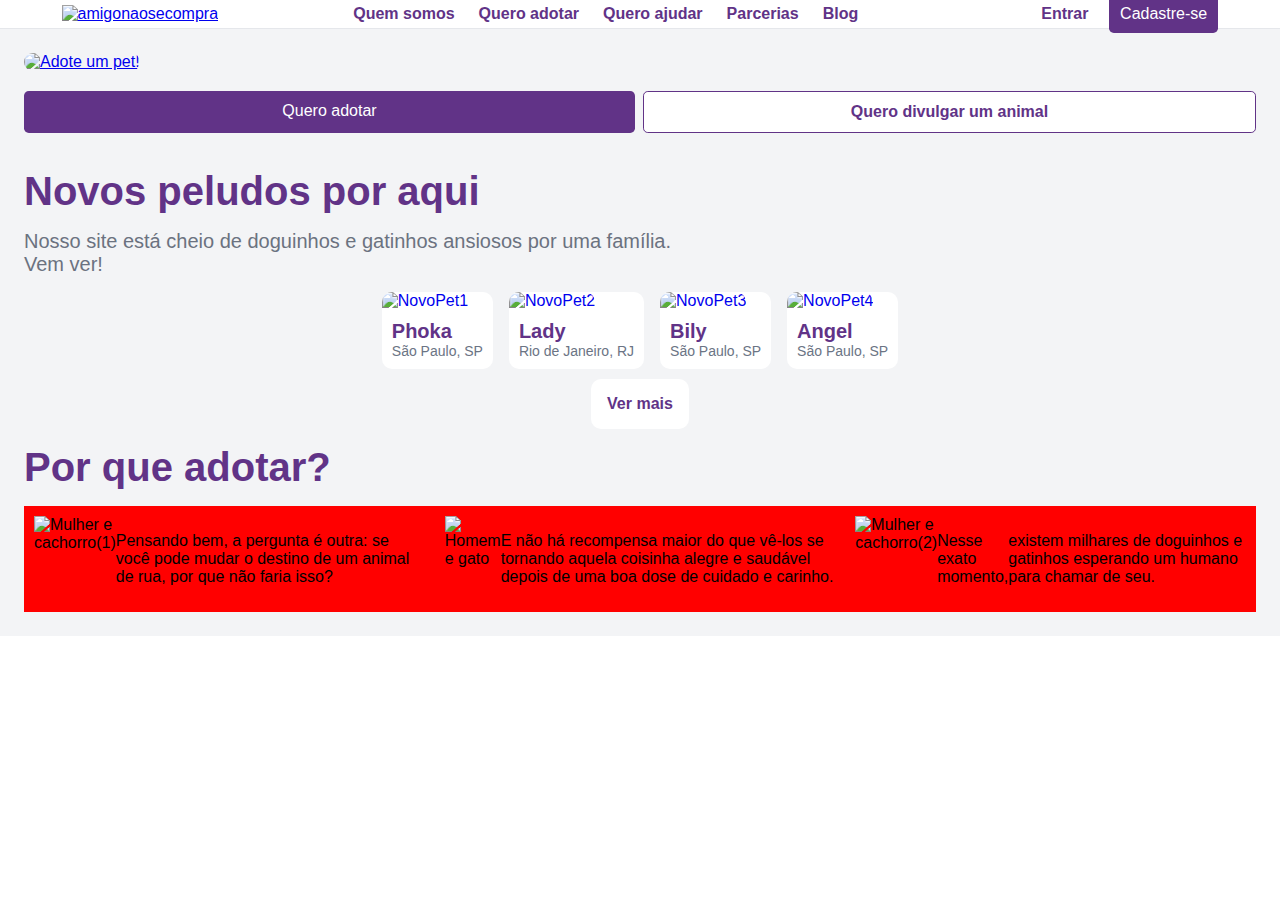
==== src/index.html @ 3a442860 "Organizacao das pastas" ====
<!DOCTYPE html>
<html lang="pt-br">
  <head>
    <meta charset="UTF-8" />
    <meta name="viewport" content="width=device-width, initial-scale=1.0" />
    <title>Amigo não se compra</title>
    <link rel="stylesheet" href="../styles.css" />
  </head>

  <body class="body">
    <nav>
      <!--NAVBAR-->
      <div class="navbar">
        <!--Logo-->
        <div>
          <a href="index.html">
            <img
              class="logo"
              src="https://www.amigonaosecompra.com.br/images/logo-dd2f46da4323bad85158a2c3a01fa3aa.png?vsn=d"
              alt="amigonaosecompra"
            />
          </a>
        </div>
        <!--Hyperlinks-->
        <div class="caixadirecionamentos">
          <a class="direcionamentos" href="../pages/quemsomos.html"
            >Quem somos</a
          >
          <a class="direcionamentos" href="../pages/queroadotar.html"
            >Quero adotar</a
          >
          <a class="direcionamentos" href="../pages/queroajudar.html"
            >Quero ajudar</a
          >
          <a class="direcionamentos" href="../pages/parcerias.html"
            >Parcerias</a
          >
          <a class="direcionamentos" href="../pages/blog.html">Blog</a>
        </div>
        <!--Login e Cadastro-->
        <div>
          <a class="entrar" href="../pages/login.html">Entrar</a>
          <a class="primarybutton" href="../pages/cadastro.html">
            Cadastre-se
          </a>
        </div>
      </div>
    </nav>
    <div class="divider"></div>
    <!--Main page-->
    <main class="main">
      <!--Imagem sobre adocao-->
      <a class="divimagemadotar" href="../pages/queroadotar.html">
        <img
          class="imagemadotar"
          src="https://images.amigonaosecompra.com.br/unsafe/1600x400/banners/d4c74593-3370-445d-9b99-16c95f891c3c/d4c74593-3370-445d-9b99-16c95f891c3c.png?v=63825401086"
          alt="Adote um pet!"
        />
      </a>
      <!--dois botoes quero adotar e quero divulgar-->
      <div class="divtwobuttons">
        <a class="primarybutton flex-1" href="../pages/queroadotar.html">
          Quero adotar
        </a>
        <a class="secundarybutton flex-1" href="../pages/petnovo.html">
          Quero divulgar um animal
        </a>
      </div>
      <!--Novos pets-->
      <div>
        <h2 class="title1">Novos peludos por aqui</h2>
        <div class="text1">
          Nosso site está cheio de doguinhos e gatinhos ansiosos por uma
          família.
        </div>
        <div class="text1">Vem ver!</div>
      </div>
      <!--Grid novos pets-->
      <div class="gridpets">
        <a href="../pages/queroadotar.html" class="novopet">
          <img
            class="imagemgrid"
            src="https://images.amigonaosecompra.com.br/unsafe/460x440/8af1f90d-0197-45b1-9ac6-dd12964e3542/c1f47119-aa26-480e-9b7d-087feb0d39dc/c1f47119-aa26-480e-9b7d-087feb0d39dc.jpeg?v=63899403127"
            alt="NovoPet1"
          />
          <p class="nomenovopet">Phoka</p>
          <p class="localnovopet">São Paulo, SP</p>
        </a>
        <a href="../pages/queroadotar.html" class="novopet">
          <img
            class="imagemgrid"
            src="https://images.amigonaosecompra.com.br/unsafe/460x440/fc18c8ed-3c3f-4d0f-930d-3bda8e0254ad/bc719afe-9e63-4f05-b98a-f55bd0885fe1/bc719afe-9e63-4f05-b98a-f55bd0885fe1.jpg?v=63899377180"
            alt="NovoPet2"
          />
          <p class="nomenovopet">Lady</p>
          <p class="localnovopet">Rio de Janeiro, RJ</p>
        </a>
        <a href="../pages/queroadotar.html" class="novopet">
          <img
            class="imagemgrid"
            src="https://images.amigonaosecompra.com.br/unsafe/460x440/f14709ca-dcf4-43d5-92a0-230cc4f53fe3/b46886a0-fed3-47b3-bf15-0765ef1f6859/b46886a0-fed3-47b3-bf15-0765ef1f6859.jpeg?v=63899366455"
            alt="NovoPet3"
          />
          <p class="nomenovopet">Bily</p>
          <p class="localnovopet">São Paulo, SP</p>
        </a>
        <a href="../pages/queroadotar.html" class="novopet">
          <img
            class="imagemgrid"
            src="https://images.amigonaosecompra.com.br/unsafe/460x440/f14709ca-dcf4-43d5-92a0-230cc4f53fe3/affe0d0e-e66c-4534-bed7-e23d32c9834b/affe0d0e-e66c-4534-bed7-e23d32c9834b.jpeg?v=63899365479"
            alt="NovoPet4"
          />
          <p class="nomenovopet">Angel</p>
          <p class="localnovopet">São Paulo, SP</p>
        </a>
      </div>
      <!--Ver mais-->
      <div class="buttonvermais">
        <a href="../pages/queroadotar.html">
          <button class="vermais">Ver mais</button>
        </a>
      </div>
      <div>
        <h2 class="title1">Por que adotar?</h2>
        <div class="textosincentivo">
          <div class="imagemetextoincentivo">
            <img
              class="imagempqadotar"
              src="https://www.amigonaosecompra.com.br/images/home/why_adopt1-a513c1a3285b4027a0bda2fb2f3696d7.png?vsn=d"
              alt="Mulher e cachorro(1)"
            />
            <p>
              Pensando bem, a pergunta é outra: se você pode mudar o destino de
              um animal de rua, por que não faria isso?
            </p>
          </div>
          <div class="imagemetextoincentivo">
            <img
              class="imagempqadotar"
              src="https://www.amigonaosecompra.com.br/images/home/why_adopt2-9de523c1e0339189eadec39029d53d4c.png?vsn=d"
              alt="Homem e gato"
            />
            <p>
              E não há recompensa maior do que vê-los se tornando aquela
              coisinha alegre e saudável depois de uma boa dose de cuidado e
              carinho.
            </p>
          </div>
          <div class="imagemetextoincentivo">
            <img
              class="imagempqadotar"
              src="https://www.amigonaosecompra.com.br/images/home/why_adopt3-55e936d9243cbce89b557f51daf99a2a.png?vsn=d"
              alt="Mulher e cachorro(2)"
            />
            <p>Nesse exato momento,</p>
            <p>
              existem milhares de doguinhos e gatinhos esperando um humano para
              chamar de seu.
            </p>
          </div>
        </div>
      </div>
    </main>
  </body>
</html>
---- styles.css ----
.body {
  font-family: "Lucida Sans", "Lucida Sans Regular", "Lucida Grande",
    "Lucida Sans Unicode", Geneva, Verdana, sans-serif;
  margin: 0;
}
.navbar {
  display: flex;
  align-items: center;
  justify-content: space-around;
  padding-bottom: 0.3rem;
  padding-top: 0.3rem;
}
.logo {
  width: auto;
  height: 2rem;
  cursor: pointer;
}
.direcionamentos {
  display: flex;
  justify-content: space-between;
  color: rgba(97, 51, 135, 1);
  font-weight: 700;
  padding-left: 0.75rem;
  padding-right: 0.75rem;
  text-decoration: inherit;
  cursor: pointer;
}
.caixadirecionamentos {
  display: flex;
  justify-content: space-between;
}
.entrar {
  font-weight: 600;
  padding-left: 3rem;
  padding-right: 1rem;
  text-decoration: inherit;
  color: rgba(97, 51, 135, 1);
  cursor: pointer;
}
.primarybutton {
  text-decoration: inherit;
  background-color: rgba(97, 51, 135, 1);
  color: white;
  border-radius: 0.3rem;
  cursor: pointer;
  border: 0;
  padding: 0.7rem;
  font-size: 1rem;
  text-align: center;
}
.divider {
  border: 0;
  border-bottom-width: 1px;
  border-style: solid;
  color: rgb(229, 231, 235);
}
.main {
  padding: 1.5rem;
  background-color: rgb(243, 244, 246);
}
.divimagemadotar {
  margin-bottom: 1.25rem;
}
.imagemadotar {
  height: 100%;
  width: 100%;
  border-radius: 10px;
}
.divtwobuttons {
  display: flex;
  padding-bottom: 1.25rem;
  padding-top: 1.25rem;
  gap: 0.5rem;
}
.flex-1 {
  flex: 1 1 0%;
}
.secundarybutton {
  border: solid;
  text-decoration: inherit;
  color: rgba(97, 51, 135, 1);
  font-size: 1rem;
  border-radius: 0.3rem;
  cursor: pointer;
  background-color: white;
  font-weight: 600;
  border-color: rgba(97, 51, 135, 1);
  border-width: 1px;
  text-align: center;
  padding: 0.7rem;
}
.title1 {
  color: rgba(97, 51, 135, 1);
  font-family: "Gill Sans", "Gill Sans MT", Calibri, "Trebuchet MS", sans-serif;
  font-size: 2.5rem;
  margin: 0;
  margin-bottom: 1rem;
  margin-top: 1rem;
}
.text1 {
  font-size: 1.25rem;
  color: rgb(107, 114, 128);
  font-family: "Lucida Sans", "Lucida Sans Regular", "Lucida Grande",
    "Lucida Sans Unicode", Geneva, Verdana, sans-serif;
}
.gridpets {
  gap: 1rem;
  justify-content: center;
  display: flex;
  margin-top: 1rem;
}
.novopet {
  background-color: white;
  display: block;
  position: relative;
  border-radius: 10px;
  text-decoration: inherit;
}
.imagemgrid {
  width: 100%;
  border-top-left-radius: 10px;
  border-top-right-radius: 10px;
}
.nomenovopet {
  padding: 10px;
  padding-bottom: 0px;
  margin: 0px;
  font-size: 20px;
  font-weight: 700;
  color: rgb(97 51 135);
}
.localnovopet {
  padding: 10px;
  padding-top: 0px;
  margin: 0px;
  font-size: 14px;
  color: #6b7484;
}
.buttonvermais {
  margin: 10px;
  justify-content: center;
  display: flex;
  text-decoration: inherit;
}

.vermais {
  background-color: white;
  border: 0;
  border-radius: 10px;
  color: rgb(97 51 135);
  font-size: 16px;
  font-weight: 600;
  padding: 16px;
  justify-content: center;
  cursor: pointer;
}
.textosincentivo {
  background-color: red;
  display: flex;
}
.imagemetextoincentivo {
  width: 33%;
  display: flex;
  padding: 10px;
}
.imagempqadotar {
  width: 35%;
  height: 60%;
}
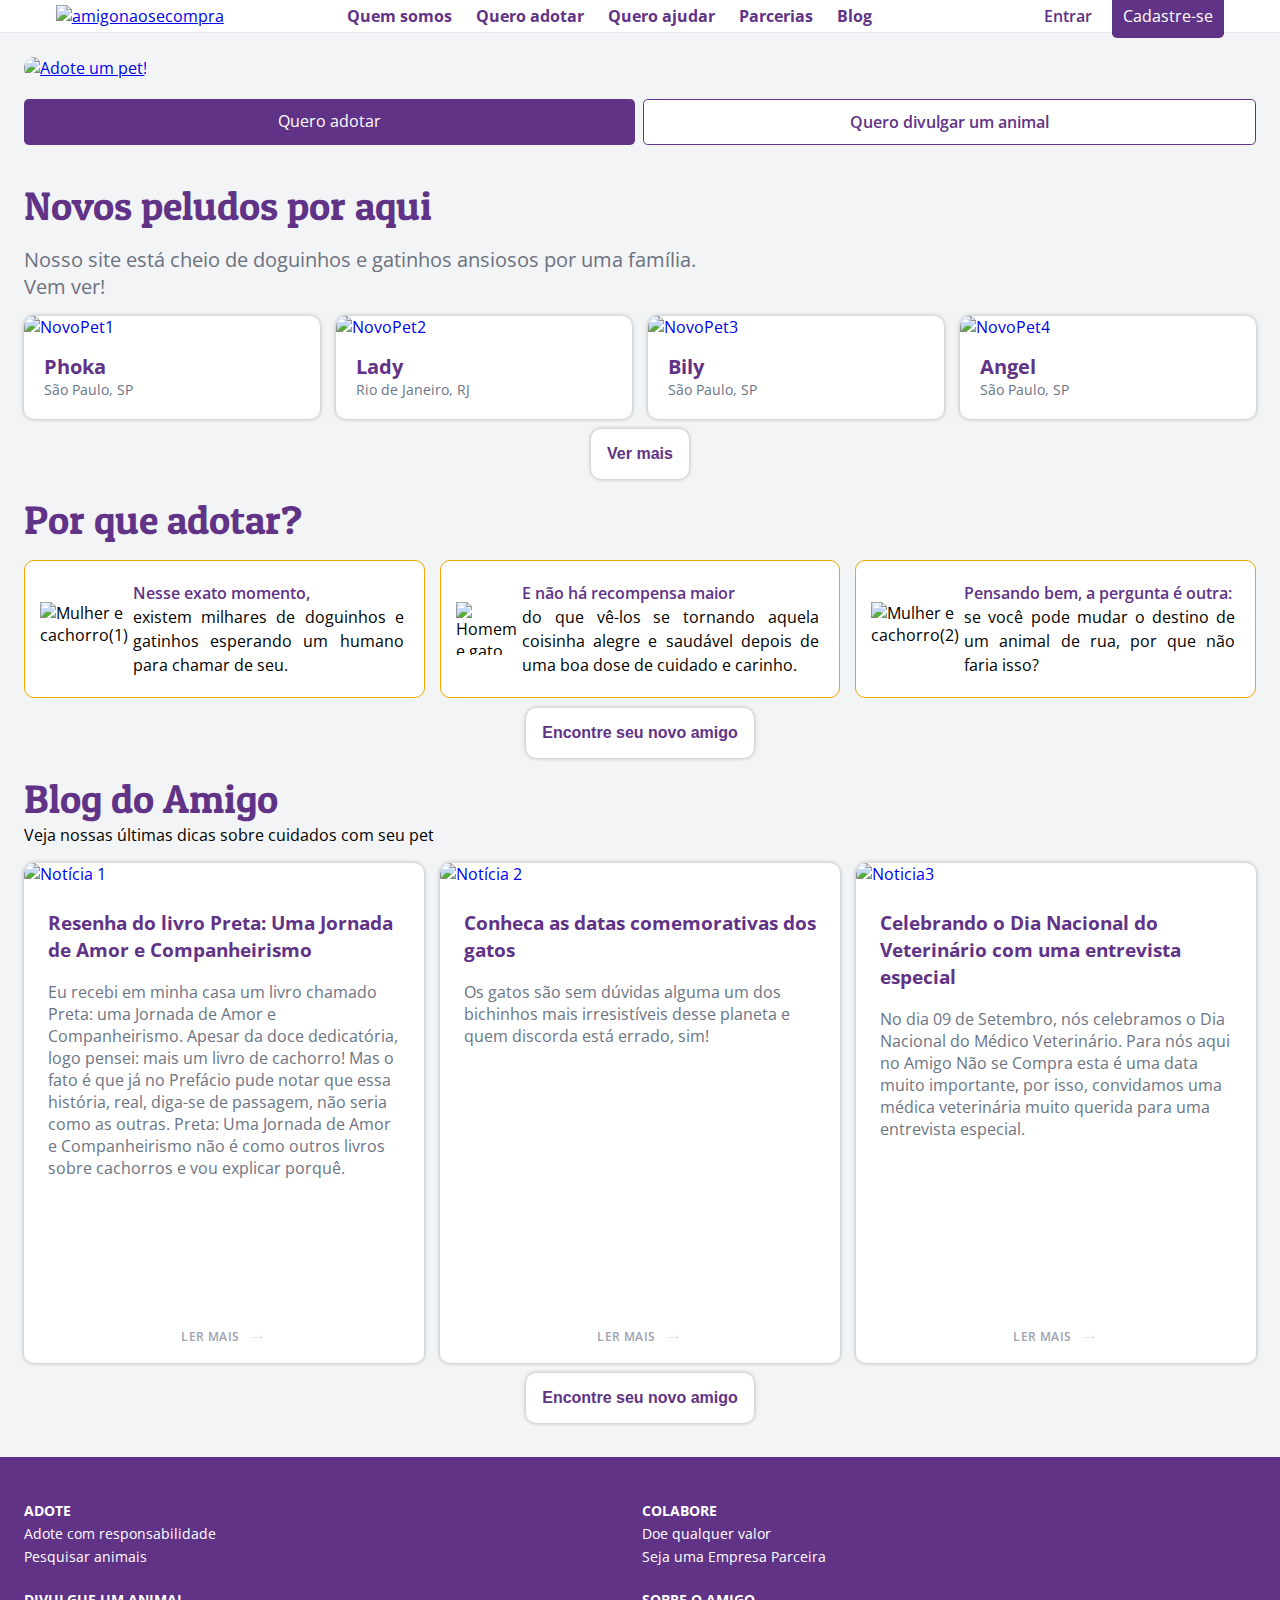
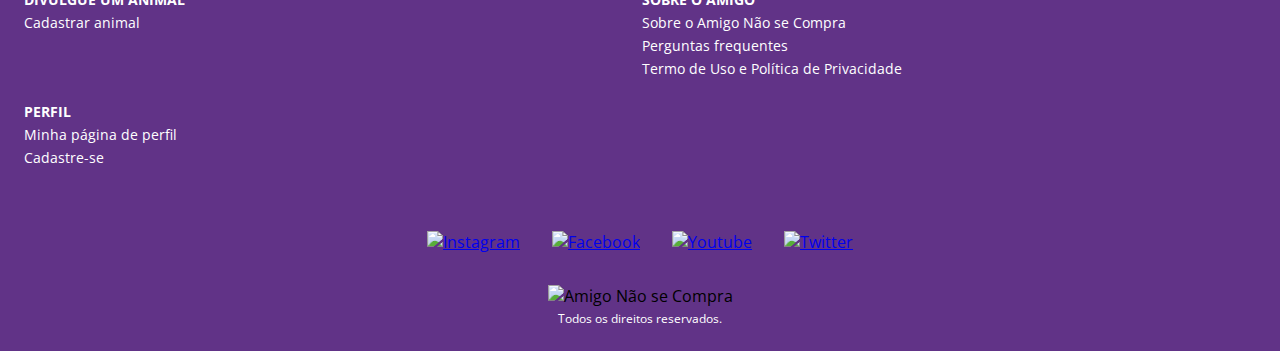
==== commit 382f11d2: "Finalizacao da estrutura" ====
--- a/src/index.html
+++ b/src/index.html
@@ -76,42 +76,42 @@
         <div class="text1">Vem ver!</div>
       </div>
       <!--Grid novos pets-->
-      <div class="gridpets">
-        <a href="../pages/queroadotar.html" class="novopet">
+      <div class="grid">
+        <a href="../pages/queroadotar.html" class="novogridpets">
           <img
             class="imagemgrid"
-            src="https://images.amigonaosecompra.com.br/unsafe/460x440/8af1f90d-0197-45b1-9ac6-dd12964e3542/c1f47119-aa26-480e-9b7d-087feb0d39dc/c1f47119-aa26-480e-9b7d-087feb0d39dc.jpeg?v=63899403127"
+            src="https://images.amigonaosecompra.com.br/unsafe/460x440/ff14d82e-ae12-486d-8351-2273fd869c49/6ec137b4-84df-42ca-a8fb-3ff2f9df046c/6ec137b4-84df-42ca-a8fb-3ff2f9df046c.jpg?v=63899699342"
             alt="NovoPet1"
           />
-          <p class="nomenovopet">Phoka</p>
-          <p class="localnovopet">São Paulo, SP</p>
-        </a>
-        <a href="../pages/queroadotar.html" class="novopet">
+          <p class="titlegrid">Phoka</p>
+          <p class="textgrid">São Paulo, SP</p>
+        </a>
+        <a href="../pages/queroadotar.html" class="novogridpets">
           <img
             class="imagemgrid"
             src="https://images.amigonaosecompra.com.br/unsafe/460x440/fc18c8ed-3c3f-4d0f-930d-3bda8e0254ad/bc719afe-9e63-4f05-b98a-f55bd0885fe1/bc719afe-9e63-4f05-b98a-f55bd0885fe1.jpg?v=63899377180"
             alt="NovoPet2"
           />
-          <p class="nomenovopet">Lady</p>
-          <p class="localnovopet">Rio de Janeiro, RJ</p>
-        </a>
-        <a href="../pages/queroadotar.html" class="novopet">
+          <p class="titlegrid">Lady</p>
+          <p class="textgrid">Rio de Janeiro, RJ</p>
+        </a>
+        <a href="../pages/queroadotar.html" class="novogridpets">
           <img
             class="imagemgrid"
             src="https://images.amigonaosecompra.com.br/unsafe/460x440/f14709ca-dcf4-43d5-92a0-230cc4f53fe3/b46886a0-fed3-47b3-bf15-0765ef1f6859/b46886a0-fed3-47b3-bf15-0765ef1f6859.jpeg?v=63899366455"
             alt="NovoPet3"
           />
-          <p class="nomenovopet">Bily</p>
-          <p class="localnovopet">São Paulo, SP</p>
-        </a>
-        <a href="../pages/queroadotar.html" class="novopet">
+          <p class="titlegrid">Bily</p>
+          <p class="textgrid">São Paulo, SP</p>
+        </a>
+        <a href="../pages/queroadotar.html" class="novogridpets">
           <img
             class="imagemgrid"
             src="https://images.amigonaosecompra.com.br/unsafe/460x440/f14709ca-dcf4-43d5-92a0-230cc4f53fe3/affe0d0e-e66c-4534-bed7-e23d32c9834b/affe0d0e-e66c-4534-bed7-e23d32c9834b.jpeg?v=63899365479"
             alt="NovoPet4"
           />
-          <p class="nomenovopet">Angel</p>
-          <p class="localnovopet">São Paulo, SP</p>
+          <p class="titlegrid">Angel</p>
+          <p class="textgrid">São Paulo, SP</p>
         </a>
       </div>
       <!--Ver mais-->
@@ -120,6 +120,7 @@
           <button class="vermais">Ver mais</button>
         </a>
       </div>
+      <!--Por que adotar?-->
       <div>
         <h2 class="title1">Por que adotar?</h2>
         <div class="textosincentivo">
@@ -129,10 +130,13 @@
               src="https://www.amigonaosecompra.com.br/images/home/why_adopt1-a513c1a3285b4027a0bda2fb2f3696d7.png?vsn=d"
               alt="Mulher e cachorro(1)"
             />
-            <p>
-              Pensando bem, a pergunta é outra: se você pode mudar o destino de
-              um animal de rua, por que não faria isso?
-            </p>
+            <div class="divtextopqadotar">
+              <p class="textochamativo">Nesse exato momento,</p>
+              <p class="textosimples">
+                existem milhares de doguinhos e gatinhos esperando um humano
+                para chamar de seu.
+              </p>
+            </div>
           </div>
           <div class="imagemetextoincentivo">
             <img
@@ -140,11 +144,13 @@
               src="https://www.amigonaosecompra.com.br/images/home/why_adopt2-9de523c1e0339189eadec39029d53d4c.png?vsn=d"
               alt="Homem e gato"
             />
-            <p>
-              E não há recompensa maior do que vê-los se tornando aquela
-              coisinha alegre e saudável depois de uma boa dose de cuidado e
-              carinho.
-            </p>
+            <div class="divtextopqadotar">
+              <p class="textochamativo">E não há recompensa maior</p>
+              <p class="textosimples">
+                do que vê-los se tornando aquela coisinha alegre e saudável
+                depois de uma boa dose de cuidado e carinho.
+              </p>
+            </div>
           </div>
           <div class="imagemetextoincentivo">
             <img
@@ -152,14 +158,195 @@
               src="https://www.amigonaosecompra.com.br/images/home/why_adopt3-55e936d9243cbce89b557f51daf99a2a.png?vsn=d"
               alt="Mulher e cachorro(2)"
             />
-            <p>Nesse exato momento,</p>
-            <p>
-              existem milhares de doguinhos e gatinhos esperando um humano para
-              chamar de seu.
-            </p>
-          </div>
+            <div class="divtextopqadotar">
+              <p class="textochamativo">Pensando bem, a pergunta é outra:</p>
+              <p class="textosimples">
+                se você pode mudar o destino de um animal de rua, por que não
+                faria isso?
+              </p>
+            </div>
+          </div>
+        </div>
+        <div class="buttonvermais">
+          <a href="../pages/queroadotar.html">
+            <button class="vermais">Encontre seu novo amigo</button>
+          </a>
+        </div>
+      </div>
+      <!--Blog do Amigo-->
+      <div>
+        <h2 class="titleblog">Blog do Amigo</h2>
+        <p class="textosimples">
+          Veja nossas últimas dicas sobre cuidados com seu pet
+        </p>
+        <!--grid blog-->
+        <div class="grid">
+          <div class="novogridblog">
+            <a href="../pages/queroadotar.html" class="textinherit">
+              <img
+                class="imagemgrid"
+                src="https://blog.amigonaosecompra.com.br/wp-content/uploads/2024/10/robin-jonathan-deutsch-14EqQ1UEpxQ-unsplash-scaled.jpg"
+                alt="Notícia 1"
+              />
+              <div class="divtextgrid">
+                <p class="titlegrid2">
+                  Resenha do livro Preta: Uma Jornada de Amor e Companheirismo
+                </p>
+                <p class="textgrid2">
+                  Eu recebi em minha casa um livro chamado Preta: uma Jornada de
+                  Amor e Companheirismo. Apesar da doce dedicatória, logo
+                  pensei: mais um livro de cachorro! Mas o fato é que já no
+                  Prefácio pude notar que essa história, real, diga-se de
+                  passagem, não seria como as outras. Preta: Uma Jornada de Amor
+                  e Companheirismo não é como outros livros sobre cachorros e
+                  vou explicar porquê.
+                </p>
+              </div>
+              <div class="absolutelermais">
+                <div class="lermais">
+                  <p class="textlermais">LER MAIS</p>
+                  <p class="setalermais">→</p>
+                </div>
+              </div>
+            </a>
+          </div>
+          <div class="novogridblog">
+            <a href="../pages/queroadotar.html" class="textinherit">
+              <img
+                class="imagemgrid"
+                src="https://blog.amigonaosecompra.com.br/wp-content/uploads/2024/10/yerlin-matu-GtwiBmtJvaU-unsplash-scaled.jpg"
+                alt="Notícia 2"
+              />
+              <div class="divtextgrid">
+                <p class="titlegrid2">
+                  Conheca as datas comemorativas dos gatos
+                </p>
+                <p class="textgrid2">
+                  Os gatos são sem dúvidas alguma um dos bichinhos mais
+                  irresistíveis desse planeta e quem discorda está errado, sim!
+                </p>
+              </div>
+              <div class="absolutelermais">
+                <div class="lermais">
+                  <p class="textlermais">LER MAIS</p>
+                  <p class="setalermais">→</p>
+                </div>
+              </div>
+            </a>
+          </div>
+          <div class="novogridblog">
+            <a href="../pages/queroadotar.html" class="textinherit">
+              <img
+                class="imagemgrid"
+                src="https://blog.amigonaosecompra.com.br/wp-content/uploads/2024/09/istockphoto-1885866215-612x612-1.png"
+                alt="Noticia3"
+              />
+              <div class="divtextgrid">
+                <p class="titlegrid2">
+                  Celebrando o Dia Nacional do Veterinário com uma entrevista
+                  especial
+                </p>
+                <p class="textgrid2">
+                  No dia 09 de Setembro, nós celebramos o Dia Nacional do Médico
+                  Veterinário. Para nós aqui no Amigo Não se Compra esta é uma
+                  data muito importante, por isso, convidamos uma médica
+                  veterinária muito querida para uma entrevista especial.
+                </p>
+              </div>
+              <div class="absolutelermais">
+                <div class="lermais">
+                  <p class="textlermais">LER MAIS</p>
+                  <p class="setalermais">→</p>
+                </div>
+              </div>
+            </a>
+          </div>
+        </div>
+        <div class="buttonvermais">
+          <a href="../pages/queroadotar.html">
+            <button class="vermais">Encontre seu novo amigo</button>
+          </a>
         </div>
       </div>
     </main>
+    <!--Rodapé-->
+    <footer class="rodape">
+      <div class="gridrodape">
+        <div class="itemgridrodape">
+          <p class="titlerodape">ADOTE</p>
+          <a href="../pages/queroadotar.html" class="textinherit"
+            ><p class="textrodape">Adote com responsabilidade</p></a
+          >
+          <a href="../pages/queroadotar.html" class="textinherit"
+            ><p class="textrodape">Pesquisar animais</p></a
+          >
+        </div>
+        <div class="itemgridrodape">
+          <p class="titlerodape">COLABORE</p>
+          <a href="../pages/queroadotar.html" class="textinherit"
+            ><p class="textrodape">Doe qualquer valor</p></a
+          >
+          <a href="../pages/queroadotar.html" class="textinherit"
+            ><p class="textrodape">Seja uma Empresa Parceira</p></a
+          >
+        </div>
+        <div class="itemgridrodape">
+          <p class="titlerodape">DIVULGUE UM ANIMAL</p>
+          <a href="../pages/queroadotar.html" class="textinherit"
+            ><p class="textrodape">Cadastrar animal</p></a
+          >
+        </div>
+        <div class="itemgridrodape">
+          <p class="titlerodape">SOBRE O AMIGO</p>
+          <a href="../pages/queroadotar.html" class="textinherit"
+            ><p class="textrodape">Sobre o Amigo Não se Compra</p></a
+          >
+          <a href="../pages/queroadotar.html" class="textinherit"
+            ><p class="textrodape">Perguntas frequentes</p></a
+          >
+          <a href="../pages/queroadotar.html" class="textinherit"
+            ><p class="textrodape">Termo de Uso e Política de Privacidade</p></a
+          >
+        </div>
+        <div class="itemgridrodape">
+          <p class="titlerodape">PERFIL</p>
+          <a href="../pages/queroadotar.html" class="textinherit"
+            ><p class="textrodape">Minha página de perfil</p></a
+          >
+          <a href="../pages/queroadotar.html" class="textinherit"
+            ><p class="textrodape">Cadastre-se</p></a
+          >
+        </div>
+      </div>
+      <div class="redessociais">
+        <a href="../pages/queroadotar.html"
+          ><img
+            src="https://www.amigonaosecompra.com.br/images/instagram-1577ddddf7aaefce41fe6e89b4d81de3.png?vsn=d"
+            alt="Instagram" /></a
+        ><a href="../pages/queroadotar.html"
+          ><img
+            src="https://www.amigonaosecompra.com.br/images/facebook-42cdb13b597064462896ab0d32096a36.png?vsn=d"
+            alt="Facebook" /></a
+        ><a href="../pages/queroadotar.html"
+          ><img
+            src="https://www.amigonaosecompra.com.br/images/youtube-df83385dafd64efd85799e8a2daa2ef0.png?vsn=d"
+            alt="Youtube" /></a
+        ><a href="../pages/queroadotar.html"
+          ><img
+            src="https://www.amigonaosecompra.com.br/images/twitter-e2c877a4789b475409a4c93237faca71.png?vsn=d"
+            alt="Twitter"
+        /></a>
+      </div>
+      <div class="direitosreservados">
+        <div>
+          <img
+            src="https://www.amigonaosecompra.com.br/images/logo-white-d8ebf5b8d208369bdd825c6e8ffdafe8.png?vsn=d"
+            alt="Amigo Não se Compra"
+            width="100px"
+          />
+        </div>
+        <div class="textdireitos">Todos os direitos reservados.</div>
+      </div>
+    </footer>
   </body>
 </html>
--- a/styles.css
+++ b/styles.css
@@ -1,6 +1,8 @@
+@import url("https://fonts.googleapis.com/css2?family=Open+Sans:ital,wght@0,300..800;1,300..800&display=swap");
+@import url("https://fonts.googleapis.com/css2?family=Open+Sans:ital,wght@0,300..800;1,300..800&family=Patua+One&display=swap");
+
 .body {
-  font-family: "Lucida Sans", "Lucida Sans Regular", "Lucida Grande",
-    "Lucida Sans Unicode", Geneva, Verdana, sans-serif;
+  font-family: "Open Sans";
   margin: 0;
 }
 .navbar {
@@ -91,46 +93,51 @@
 }
 .title1 {
   color: rgba(97, 51, 135, 1);
-  font-family: "Gill Sans", "Gill Sans MT", Calibri, "Trebuchet MS", sans-serif;
   font-size: 2.5rem;
   margin: 0;
   margin-bottom: 1rem;
   margin-top: 1rem;
+  font-family: "Patua One";
+  font-weight: inherit;
 }
 .text1 {
   font-size: 1.25rem;
   color: rgb(107, 114, 128);
-  font-family: "Lucida Sans", "Lucida Sans Regular", "Lucida Grande",
-    "Lucida Sans Unicode", Geneva, Verdana, sans-serif;
-}
-.gridpets {
+}
+.grid {
   gap: 1rem;
   justify-content: center;
   display: flex;
   margin-top: 1rem;
 }
-.novopet {
+.novogridpets {
   background-color: white;
   display: block;
   position: relative;
   border-radius: 10px;
   text-decoration: inherit;
+  width: 25%;
+  -webkit-box-shadow: 0px 0px 4px 0px rgba(0, 0, 0, 0.29);
+  -moz-box-shadow: 0px 0px 4px 0px rgba(0, 0, 0, 0.29);
+  box-shadow: 0px 0px 4px 0px rgba(0, 0, 0, 0.29);
 }
 .imagemgrid {
   width: 100%;
   border-top-left-radius: 10px;
   border-top-right-radius: 10px;
 }
-.nomenovopet {
-  padding: 10px;
+.titlegrid {
+  padding: 20px;
+  padding-top: 15px;
   padding-bottom: 0px;
   margin: 0px;
   font-size: 20px;
   font-weight: 700;
   color: rgb(97 51 135);
-}
-.localnovopet {
-  padding: 10px;
+  padding-left: 20px;
+}
+.textgrid {
+  padding: 20px;
   padding-top: 0px;
   margin: 0px;
   font-size: 14px;
@@ -153,17 +160,162 @@
   padding: 16px;
   justify-content: center;
   cursor: pointer;
+  -webkit-box-shadow: 0px 0px 4px 0px rgba(0, 0, 0, 0.29);
+  -moz-box-shadow: 0px 0px 4px 0px rgba(0, 0, 0, 0.29);
+  box-shadow: 0px 0px 4px 0px rgba(0, 0, 0, 0.29);
 }
 .textosincentivo {
-  background-color: red;
-  display: flex;
+  display: flex;
+  justify-content: space-around;
+  gap: 15px;
 }
 .imagemetextoincentivo {
   width: 33%;
   display: flex;
-  padding: 10px;
+  padding: 15px;
+  align-items: center;
+  background-color: white;
+  border: solid;
+  border-color: rgb(238 169 0);
+  border-radius: 10px;
+  border-width: 1px;
 }
 .imagempqadotar {
   width: 35%;
-  height: 60%;
-}
+  height: 50%;
+}
+.divtextopqadotar {
+  padding: 5px;
+}
+.textochamativo {
+  color: rgb(97 51 135);
+  font-weight: 600;
+  margin: 0;
+  line-height: 1.5rem;
+  font-size: 1rem;
+}
+.textosimples {
+  margin: 0;
+  text-align: justify;
+  line-height: 1.5rem;
+  font-size: 1rem;
+}
+.titleblog {
+  color: rgba(97, 51, 135, 1);
+  font-size: 2.5rem;
+  margin: 0;
+  margin-top: 1rem;
+  font-family: "Patua One";
+  font-weight: inherit;
+}
+.novogridblog {
+  background-color: white;
+  display: block;
+  position: relative;
+  border-radius: 10px;
+  width: 33%;
+  height: 500px;
+  overflow: hidden;
+  -webkit-box-shadow: 0px 0px 4px 0px rgba(0, 0, 0, 0.29);
+  -moz-box-shadow: 0px 0px 4px 0px rgba(0, 0, 0, 0.29);
+  box-shadow: 0px 0px 4px 0px rgba(0, 0, 0, 0.29);
+}
+.divtextgrid {
+  padding: 24px;
+  max-height: 18rem;
+}
+
+.titlegrid2 {
+  margin: 0px;
+  margin-bottom: 18px;
+  font-size: 1.2rem;
+  font-weight: 700;
+  color: rgb(97 51 135);
+}
+.textgrid2 {
+  margin: 0px;
+  font-size: 1rem;
+  color: #6b7484;
+}
+.textinherit {
+  text-decoration: inherit;
+}
+.absolutelermais {
+  display: block;
+  position: absolute;
+  text-align: center;
+  bottom: 0;
+  left: 0;
+  right: 0;
+  bottom: 0;
+}
+.lermais {
+  display: flex;
+  background-color: white;
+  justify-content: center;
+  gap: 8px;
+  border-radius: 10px;
+  padding-top: 16px;
+  padding-bottom: 16px;
+  align-items: baseline;
+}
+.textlermais {
+  font-size: 12px;
+  margin: 0;
+  color: rgb(156 163 175);
+  font-weight: 600;
+  letter-spacing: 0.025rem;
+  vertical-align: bottom;
+}
+.setalermais {
+  color: rgb(229 231 235);
+  font-size: 1.2rem;
+  font-weight: 600;
+  margin: 0;
+}
+.rodape {
+  background-color: rgb(97 51 135);
+  padding: 1.5rem;
+}
+.gridrodape {
+  gap: 0.25rem;
+  display: grid;
+  grid-template-columns: repeat(2, minmax(0, 1fr));
+  width: 100%;
+  font-size: 14px;
+}
+.itemgridrodape {
+  display: block;
+  margin: 0;
+  margin-top: 20px;
+}
+.titlerodape {
+  color: white;
+  margin: 0;
+  font-weight: 700;
+}
+.textrodape {
+  color: white;
+  margin: 0;
+  margin-top: 4px;
+}
+.redessociais {
+  display: flex;
+  gap: 2rem;
+  justify-content: center;
+  margin-top: 4rem;
+}
+.direitosreservados {
+  display: flex;
+  text-align: center;
+  align-items: center;
+  flex-direction: column;
+  margin: 0;
+  margin-top: 2rem;
+}
+.textdireitos {
+  color: white;
+  font-size: 12px;
+  margin: 0;
+  margin-top: 3px;
+}
